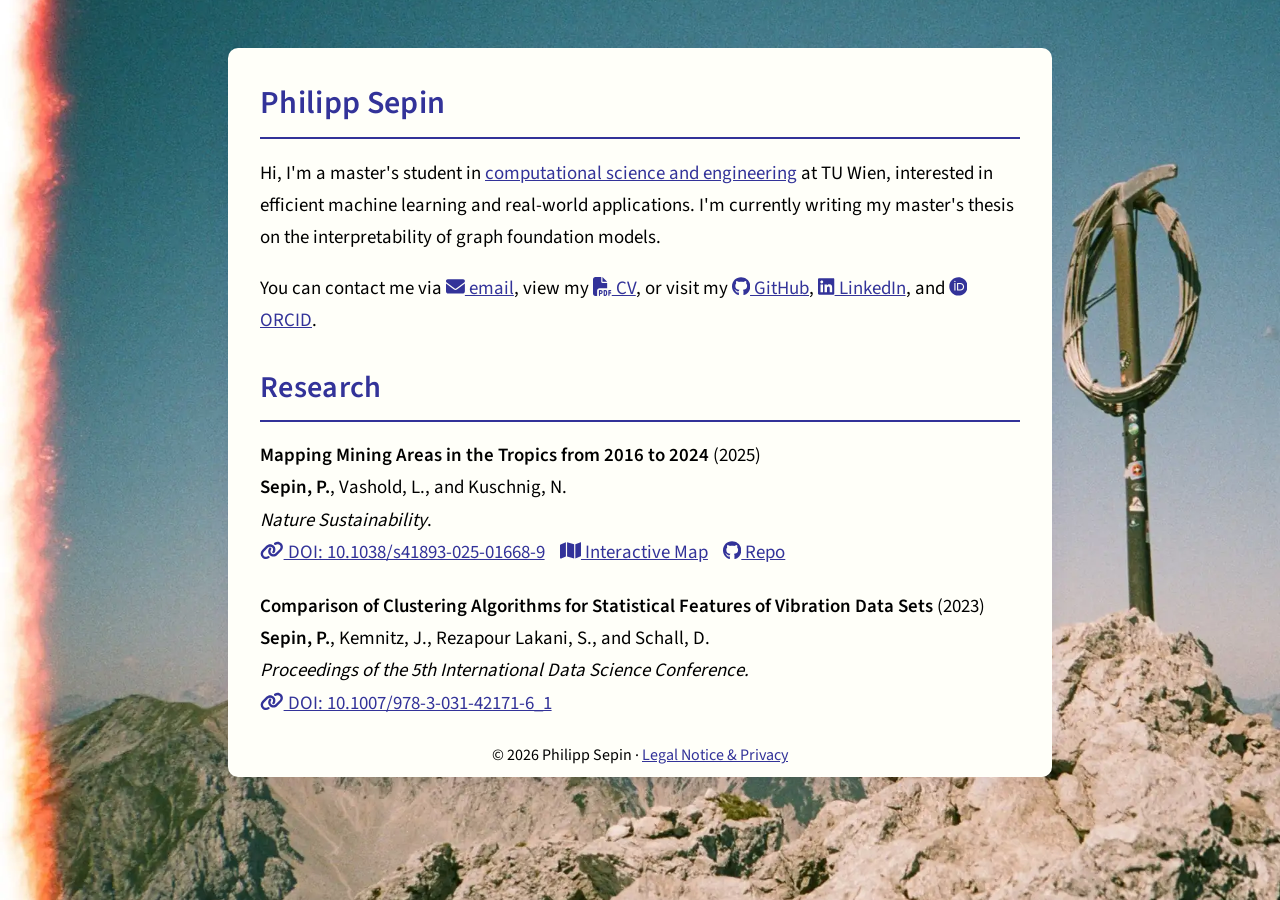
==== index.html @ 235e3199 "Initial commit" ====
<!DOCTYPE html>
<html lang="en">

<head>
  <meta charset="UTF-8">
  <meta name="viewport" content="width=device-width, initial-scale=1.0">
  <title>Philipp Sepin</title>
  <meta name="description"
    content="Philipp Sepin, master's student in Computational Science and Engineering at TU Wien, interested in efficient machine learning and real-world applications.">
  <link rel="canonical" href="https://psepin.com/">
  <meta property="og:type" content="website">
  <meta property="og:url" content="https://psepin.com/">
  <meta property="og:title" content="Philipp Sepin">
  <meta property="og:description"
    content="Master's student in Computational Science and Engineering at TU Wien, interested in efficient machine learning and real-world applications.">
  <meta property="og:image" content="https://psepin.com/assets/og-image.jpg">
  <meta property="og:image:width" content="1200">
  <meta property="og:image:height" content="630">
  <meta property="og:image:alt" content="Summit cross on a rocky mountain peak with alpine ridges in the background">
  <meta name="twitter:card" content="summary_large_image">
  <script type="application/ld+json">
  {
    "@context": "https://schema.org",
    "@type": "Person",
    "name": "Philipp Sepin",
    "url": "https://psepin.com/",
    "affiliation": {
      "@type": "CollegeOrUniversity",
      "name": "TU Wien",
      "url": "https://www.tuwien.at/"
    },
    "sameAs": [
      "https://github.com/p0017",
      "https://www.linkedin.com/in/philipp-sepin/",
      "https://orcid.org/0009-0004-0015-7435"
    ]
  }
  </script>
  <link rel="preload" href="assets/fonts/source-sans-3-latin-400-normal.woff2" as="font" type="font/woff2" crossorigin>
  <link rel="preload" href="assets/background.webp" as="image" media="(min-width: 601px)">
  <link rel="preload" href="assets/background-mobile.webp" as="image" media="(max-width: 600px)">
  <link rel="stylesheet" href="style.css">
  <script src="assets/contact.js" defer></script>
  <script data-goatcounter="https://psepin.goatcounter.com/count" async src="assets/goatcounter.js"></script>
  <link rel="icon" type="image/png" sizes="16x16" href="assets/favicon.png">
</head>

<body>
  <svg xmlns="http://www.w3.org/2000/svg" style="display:none">
    <symbol id="i-file-pdf" viewBox="0 0 512 512">
      <path
        d="M0 64C0 28.7 28.7 0 64 0L224 0l0 128c0 17.7 14.3 32 32 32l128 0 0 144-208 0c-35.3 0-64 28.7-64 64l0 144-48 0c-35.3 0-64-28.7-64-64L0 64zm384 64l-128 0L256 0 384 128zM176 352l32 0c30.9 0 56 25.1 56 56s-25.1 56-56 56l-16 0 0 32c0 8.8-7.2 16-16 16s-16-7.2-16-16l0-48 0-80c0-8.8 7.2-16 16-16zm32 80c13.3 0 24-10.7 24-24s-10.7-24-24-24l-16 0 0 48 16 0zm96-80l32 0c26.5 0 48 21.5 48 48l0 64c0 26.5-21.5 48-48 48l-32 0c-8.8 0-16-7.2-16-16l0-128c0-8.8 7.2-16 16-16zm32 128c8.8 0 16-7.2 16-16l0-64c0-8.8-7.2-16-16-16l-16 0 0 96 16 0zm80-112c0-8.8 7.2-16 16-16l48 0c8.8 0 16 7.2 16 16s-7.2 16-16 16l-32 0 0 32 32 0c8.8 0 16 7.2 16 16s-7.2 16-16 16l-32 0 0 48c0 8.8-7.2 16-16 16s-16-7.2-16-16l0-64 0-64z" />
    </symbol>
    <symbol id="i-github" viewBox="0 0 496 512">
      <path
        d="M165.9 397.4c0 2-2.3 3.6-5.2 3.6-3.3.3-5.6-1.3-5.6-3.6 0-2 2.3-3.6 5.2-3.6 3-.3 5.6 1.3 5.6 3.6zm-31.1-4.5c-.7 2 1.3 4.3 4.3 4.9 2.6 1 5.6 0 6.2-2s-1.3-4.3-4.3-5.2c-2.6-.7-5.5.3-6.2 2.3zm44.2-1.7c-2.9.7-4.9 2.6-4.6 4.9.3 2 2.9 3.3 5.9 2.6 2.9-.7 4.9-2.6 4.6-4.6-.3-1.9-3-3.2-5.9-2.9zM244.8 8C106.1 8 0 113.3 0 252c0 110.9 69.8 205.8 169.5 239.2 12.8 2.3 17.3-5.6 17.3-12.1 0-6.2-.3-40.4-.3-61.4 0 0-70 15-84.7-29.8 0 0-11.4-29.1-27.8-36.6 0 0-22.9-15.7 1.6-15.4 0 0 24.9 2 38.6 25.8 21.9 38.6 58.6 27.5 72.9 20.9 2.3-16 8.8-27.1 16-33.7-55.9-6.2-112.3-14.3-112.3-110.5 0-27.5 7.6-41.3 23.6-58.9-2.6-6.5-11.1-33.3 2.6-67.9 20.9-6.5 69 27 69 27 20-5.6 41.5-8.5 62.8-8.5s42.8 2.9 62.8 8.5c0 0 48.1-33.6 69-27 13.7 34.7 5.2 61.4 2.6 67.9 16 17.7 25.8 31.5 25.8 58.9 0 96.5-58.9 104.2-114.8 110.5 9.2 7.9 17 22.9 17 46.4 0 33.7-.3 75.4-.3 83.6 0 6.5 4.6 14.4 17.3 12.1C428.2 457.8 496 362.9 496 252 496 113.3 383.5 8 244.8 8zM97.2 352.9c-1.3 1-1 3.3.7 5.2 1.6 1.6 3.9 2.3 5.2 1 1.3-1 1-3.3-.7-5.2-1.6-1.6-3.9-2.3-5.2-1zm-10.8-8.1c-.7 1.3.3 2.9 2.3 3.9 1.6 1 3.6.7 4.3-.7.7-1.3-.3-2.9-2.3-3.9-2-.6-3.6-.3-4.3.7zm32.4 35.6c-1.6 1.3-1 4.3 1.3 6.2 2.3 2.3 5.2 2.6 6.5 1 1.3-1.3.7-4.3-1.3-6.2-2.2-2.3-5.2-2.6-6.5-1zm-11.4-14.7c-1.6 1-1.6 3.6 0 5.9 1.6 2.3 4.3 3.3 5.6 2.3 1.6-1.3 1.6-3.9 0-6.2-1.4-2.3-4-3.3-5.6-2z" />
    </symbol>
    <symbol id="i-linkedin" viewBox="0 0 448 512">
      <path
        d="M416 32H31.9C14.3 32 0 46.5 0 64.3v383.4C0 465.5 14.3 480 31.9 480H416c17.6 0 32-14.5 32-32.3V64.3c0-17.8-14.4-32.3-32-32.3zM135.4 416H69V202.2h66.5V416zm-33.2-243c-21.3 0-38.5-17.3-38.5-38.5S80.9 96 102.2 96c21.2 0 38.5 17.3 38.5 38.5 0 21.3-17.2 38.5-38.5 38.5zm282.1 243h-66.4V312c0-24.8-.5-56.7-34.5-56.7-34.6 0-39.9 27-39.9 54.9V416h-66.4V202.2h63.7v29.2h.9c8.9-16.8 30.6-34.5 62.9-34.5 67.2 0 79.7 44.3 79.7 101.9V416z" />
    </symbol>
    <symbol id="i-orcid" viewBox="0 0 512 512">
      <path
        d="M294.75 188.19h-45.92V342h47.47c67.62 0 83.12-51.34 83.12-76.91 0-41.64-26.54-76.9-84.67-76.9zM256 8C119 8 8 119 8 256s111 248 248 248 248-111 248-248S393 8 256 8zm-80.79 360.76h-29.84v-207.5h29.84zm-14.92-231.14a19.57 19.57 0 1 1 19.57-19.57 19.64 19.64 0 0 1-19.57 19.57zM300 369h-81V161.26h80.6c76.73 0 110.44 54.83 110.44 103.85C410 318.39 368.38 369 300 369z" />
    </symbol>
    <symbol id="i-link" viewBox="0 0 640 512">
      <path
        d="M579.8 267.7c56.5-56.5 56.5-148 0-204.5c-50-50-128.8-56.5-186.3-15.4l-1.6 1.1c-14.4 10.3-17.7 30.3-7.4 44.6s30.3 17.7 44.6 7.4l1.6-1.1c32.1-22.9 76-19.3 103.8 8.6c31.5 31.5 31.5 82.5 0 114L422.3 334.8c-31.5 31.5-82.5 31.5-114 0c-27.9-27.9-31.5-71.8-8.6-103.8l1.1-1.6c10.3-14.4 6.9-34.4-7.4-44.6s-34.4-6.9-44.6 7.4l-1.1 1.6C206.5 251.2 213 330 263 380c56.5 56.5 148 56.5 204.5 0L579.8 267.7zM60.2 244.3c-56.5 56.5-56.5 148 0 204.5c50 50 128.8 56.5 186.3 15.4l1.6-1.1c14.4-10.3 17.7-30.3 7.4-44.6s-30.3-17.7-44.6-7.4l-1.6 1.1c-32.1 22.9-76 19.3-103.8-8.6C74 372 74 321 105.5 289.5L217.7 177.2c31.5-31.5 82.5-31.5 114 0c27.9 27.9 31.5 71.8 8.6 103.9l-1.1 1.6c-10.3 14.4-6.9 34.4 7.4 44.6s34.4 6.9 44.6-7.4l1.1-1.6C433.5 260.8 427 182 377 132c-56.5-56.5-148-56.5-204.5 0L60.2 244.3z" />
    </symbol>
    <symbol id="i-map" viewBox="0 0 576 512">
      <path
        d="M384 476.1L192 421.2l0-385.3L384 90.8l0 385.3zm32-1.2l0-386.5L543.1 37.5c15.8-6.3 32.9 5.3 32.9 22.3l0 334.8c0 9.8-6 18.6-15.1 22.3L416 474.8zM15.1 95.1L160 37.2l0 386.5L32.9 474.5C17.1 480.8 0 469.2 0 452.2L0 117.4c0-9.8 6-18.6 15.1-22.3z" />
    </symbol>
    <symbol id="i-envelope" viewBox="0 0 512 512">
      <path
        d="M48 64C21.5 64 0 85.5 0 112c0 15.1 7.1 29.3 19.2 38.4L236.8 313.6c11.4 8.5 27 8.5 38.4 0L492.8 150.4c12.1-9.1 19.2-23.3 19.2-38.4c0-26.5-21.5-48-48-48L48 64zM0 176L0 384c0 35.3 28.7 64 64 64l384 0c35.3 0 64-28.7 64-64l0-208L294.4 339.2c-22.8 17.1-54 17.1-76.8 0L0 176z" />
    </symbol>
  </svg>
  <main>
    <section id="intro-section">
      <h1>Philipp Sepin</h1>
      <p id="intro">
        Hi, I'm a master's student in <a href="https://en.wikipedia.org/wiki/Computational_science" target="_blank"
          rel="noopener">computational science and engineering</a>
        at TU Wien, interested in efficient machine learning and real-world applications.
        I'm currently writing my master's thesis on the interpretability of graph foundation models.
      </p>
      <p>
        You can contact me via
        <a class="email" data-user="cGhpbGlwcA==" data-domain="c2VwaW4uYXQ="><svg class="icon" viewBox="0 0 512 512"
            aria-hidden="true">
            <use href="#i-envelope" />
          </svg> email</a>,
        view my <a href="assets/cv.pdf" target="_blank" rel="noopener" data-goatcounter-click="cv"
          data-goatcounter-title="CV"><svg class="icon" viewBox="0 0 512 512" aria-hidden="true">
            <use href="#i-file-pdf" />
          </svg> CV</a>,
        or visit my <a href="https://github.com/p0017" target="_blank" rel="noopener"><svg class="icon"
            viewBox="0 0 496 512" aria-hidden="true">
            <use href="#i-github" />
          </svg> GitHub</a>,
        <a href="https://www.linkedin.com/in/philipp-sepin/" target="_blank" rel="noopener"><svg class="icon"
            viewBox="0 0 448 512" aria-hidden="true">
            <use href="#i-linkedin" />
          </svg> LinkedIn</a>,
        and <a href="https://orcid.org/0009-0004-0015-7435" target="_blank" rel="noopener"><svg class="icon"
            viewBox="0 0 512 512" aria-hidden="true">
            <use href="#i-orcid" />
          </svg> ORCID</a>.
      </p>
    </section>
    <section id="research">
      <h2>Research</h2>
      <ul>
        <li>
          <strong>Mapping Mining Areas in the Tropics from 2016 to 2024</strong> (2025)<br>
          <strong>Sepin, P.</strong>, Vashold, L., and Kuschnig, N.<br>
          <em>Nature Sustainability</em>.
          <div class="pub-links">
            <a href="https://doi.org/10.1038/s41893-025-01668-9" target="_blank" rel="noopener"><svg class="icon"
                viewBox="0 0 640 512" aria-hidden="true">
                <use href="#i-link" />
              </svg> DOI: 10.1038/s41893-025-01668-9</a>
            <a href="https://www.layers.at/pages/mine_map.html#mapState=4/0/0" target="_blank" rel="noopener"><svg
                class="icon" viewBox="0 0 576 512" aria-hidden="true">
                <use href="#i-map" />
              </svg> Interactive Map</a>
            <a href="https://github.com/p0017/Mapping-Mining-Areas" target="_blank" rel="noopener"><svg class="icon"
                viewBox="0 0 496 512" aria-hidden="true">
                <use href="#i-github" />
              </svg> Repo</a>
          </div>
        </li>
        <li>
          <strong>Comparison of Clustering Algorithms for Statistical Features of Vibration Data Sets</strong>
          (2023)<br>
          <strong>Sepin, P.</strong>, Kemnitz, J., Rezapour Lakani, S., and Schall, D.<br>
          <em>Proceedings of the 5th International Data Science Conference.</em>
          <div class="pub-links">
            <a href="https://doi.org/10.1007/978-3-031-42171-6_1" target="_blank" rel="noopener"><svg class="icon"
                viewBox="0 0 640 512" aria-hidden="true">
                <use href="#i-link" />
              </svg> DOI: 10.1007/978-3-031-42171-6_1</a>
          </div>
        </li>
      </ul>
    </section>
    <footer>
      &copy; 2026 Philipp Sepin &middot; <a href="legal">Legal Notice &amp; Privacy</a>
    </footer>
  </main>
</body>

</html>
---- style.css ----
@font-face {
  font-family: 'Source Sans 3';
  font-style: normal;
  font-weight: 400;
  font-display: swap;
  src: url('assets/fonts/source-sans-3-latin-400-normal.woff2') format('woff2');
}

@font-face {
  font-family: 'Source Sans 3';
  font-style: normal;
  font-weight: 600;
  font-display: swap;
  src: url('assets/fonts/source-sans-3-latin-600-normal.woff2') format('woff2');
}

:root {
  --accent: rgb(51, 51, 153);
  --background-placeholder: url('[data-uri]');
}

*,
*::before,
*::after {
  box-sizing: border-box;
}

body {
  font-family: 'Source Sans 3', 'Source Sans Pro', 'Segoe UI', 'Open Sans', Arial, sans-serif;
  margin: 0;
  padding: 3em 0 1em 0;
  background-color: #fffff9;
  color: #000;
  line-height: 1.7;
}

body::before {
  content: "";
  position: fixed;
  inset: 0;
  z-index: -1;
  background-image: url('assets/background.webp'), var(--background-placeholder);
  background-position: center 35%;
  background-size: cover;
  background-repeat: no-repeat;
}

a,
a:visited {
  color: var(--accent);
  transition: color 0.2s;
}

a:hover,
a:focus {
  color: #000;
}

main {
  max-width: 824px;
  margin: 0 auto;
  background: #fffff9;
  padding: 0.1em 2em 0.5em 2em;
  border-radius: 10px;
  box-shadow: 0 4px 24px rgba(51, 51, 153, 0.08);
}

section {
  margin-bottom: 0.25em;
}

#intro-section p,
#research {
  font-size: 1.18em;
}

#research ul {
  list-style: none;
  padding-left: 0;
}

li {
  margin-bottom: 1.2em;
}

h1,
h2 {
  color: var(--accent);
  border-bottom: 2px solid var(--accent);
  padding-bottom: 0.2em;
  margin-top: 0.83em;
  margin-bottom: 0.4em;
  font-size: 1.6em;
  font-weight: 600;
  letter-spacing: 0.01em;
}

#intro-section h1 {
  font-size: 2em;
}

.pub-links {
  display: flex;
  flex-wrap: wrap;
  column-gap: 0.8em;
}

.icon {
  display: inline-block;
  height: 1em;
  width: auto;
  vertical-align: -0.125em;
  fill: currentColor;
}

footer {
  text-align: center;
}

.legal h3 {
  font-size: 1.1em;
  font-weight: 600;
  margin: 1.2em 0 0.2em 0;
}

.legal p {
  margin-top: 0.2em;
}

@media (max-width: 600px) {
  main {
    max-width: 98vw;
    padding: 1em;
  }

  h1,
  h2 {
    font-size: 1.4em;
  }

  #intro-section h1 {
    font-size: 1.8em;
  }

  body::before {
    background-image: url('assets/background-mobile.webp'), var(--background-placeholder);
    background-position: center 20%;
  }
}
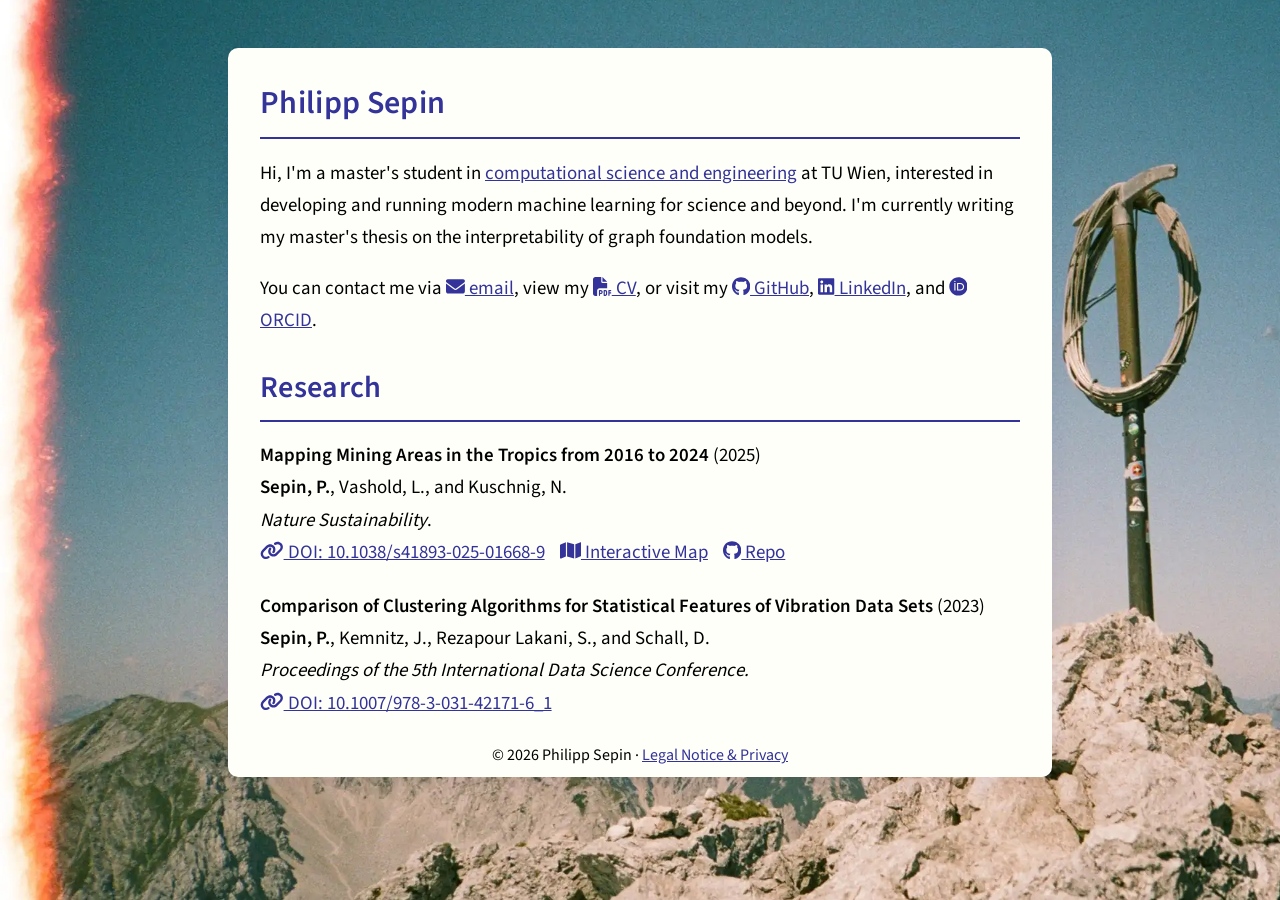
==== commit cac3d421: "Reveal email on click and update research interests" ====
--- a/index.html
+++ b/index.html
@@ -6,13 +6,13 @@
   <meta name="viewport" content="width=device-width, initial-scale=1.0">
   <title>Philipp Sepin</title>
   <meta name="description"
-    content="Philipp Sepin, master's student in Computational Science and Engineering at TU Wien, interested in efficient machine learning and real-world applications.">
+    content="Master's student in Computational Science and Engineering at TU Wien, interested in developing and running modern machine learning for science and beyond.">
   <link rel="canonical" href="https://psepin.com/">
   <meta property="og:type" content="website">
   <meta property="og:url" content="https://psepin.com/">
   <meta property="og:title" content="Philipp Sepin">
   <meta property="og:description"
-    content="Master's student in Computational Science and Engineering at TU Wien, interested in efficient machine learning and real-world applications.">
+    content="Master's student in Computational Science and Engineering at TU Wien, interested in developing and running modern machine learning for science and beyond.">
   <meta property="og:image" content="https://psepin.com/assets/og-image.jpg">
   <meta property="og:image:width" content="1200">
   <meta property="og:image:height" content="630">
@@ -82,13 +82,13 @@
       <p id="intro">
         Hi, I'm a master's student in <a href="https://en.wikipedia.org/wiki/Computational_science" target="_blank"
           rel="noopener">computational science and engineering</a>
-        at TU Wien, interested in efficient machine learning and real-world applications.
+        at TU Wien, interested in developing and running modern machine learning for science and beyond.
         I'm currently writing my master's thesis on the interpretability of graph foundation models.
       </p>
       <p>
         You can contact me via
-        <a class="email" data-user="cGhpbGlwcA==" data-domain="c2VwaW4uYXQ="><svg class="icon" viewBox="0 0 512 512"
-            aria-hidden="true">
+        <a class="email" href="#" data-user="cGhpbGlwcA==" data-domain="c2VwaW4uYXQ="><svg class="icon"
+            viewBox="0 0 512 512" aria-hidden="true">
             <use href="#i-envelope" />
           </svg> email</a>,
         view my <a href="assets/cv.pdf" target="_blank" rel="noopener" data-goatcounter-click="cv"
